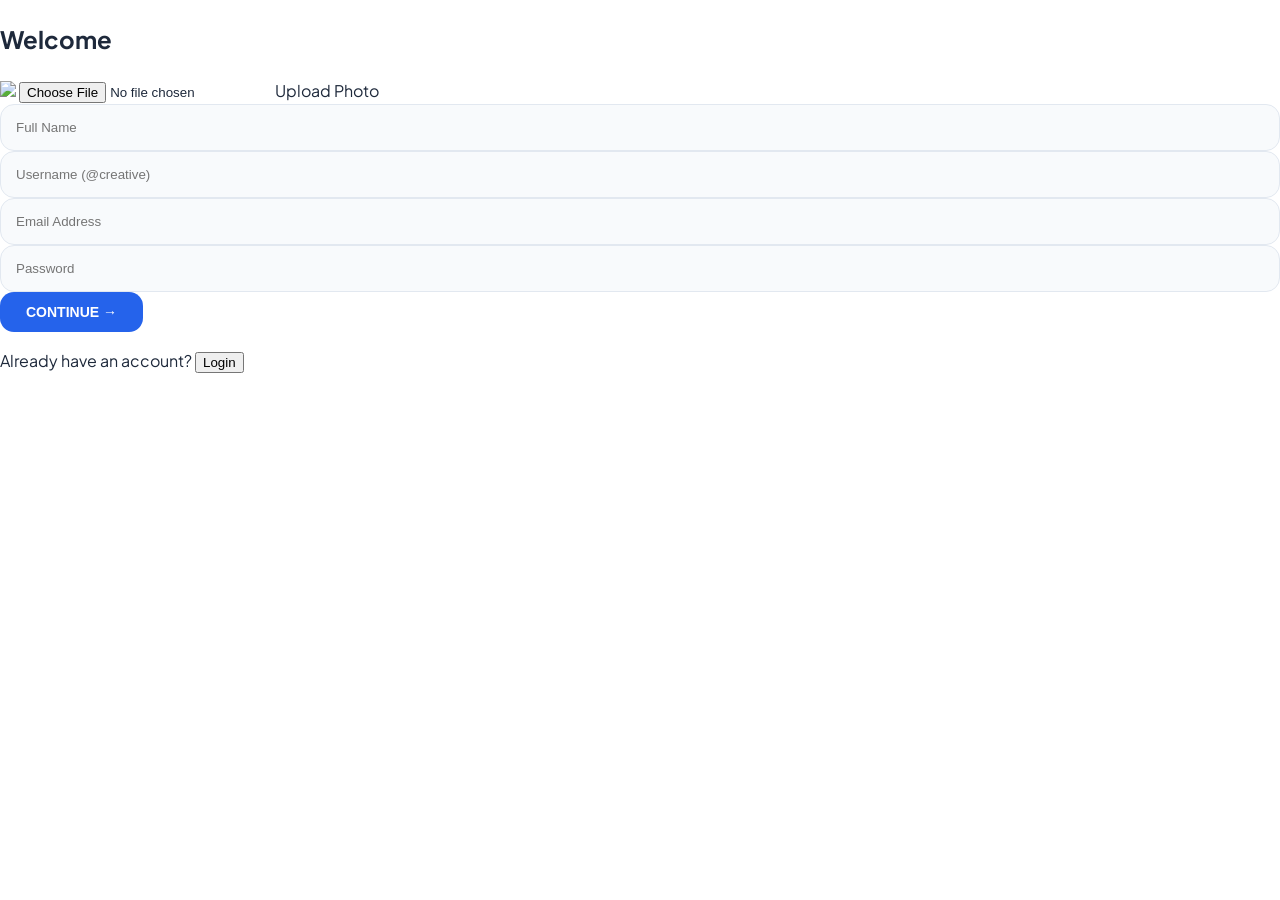
==== auth.html @ 2249f825 "first commit" ====
<!DOCTYPE html>
<html lang="en">
<head>
    <script src="https://cdn.tailwindcss.com"></script>
    <link rel="stylesheet" href="css/style.css">
    <title>Join Coranu</title>
</head>
<body class="bg-gray-50 flex items-center justify-center min-h-screen p-6">
    <div class="max-w-md w-full bg-white p-10 rounded-[40px] shadow-sm border">
        <div class="text-center mb-8">
            <div class="w-8 h-8 bg-blue-600 rounded-full mx-auto mb-2"></div>
            <h2 id="title" class="text-3xl font-black tracking-tighter">Welcome</h2>
        </div>

        <form id="auth-form" class="space-y-4">
            <!-- Signup Only Fields -->
            <div id="signup-fields" class="space-y-4">
                <div class="flex flex-col items-center mb-4">
                    <img id="pfp-preview" src="https://via.placeholder.com/80" class="w-20 h-20 rounded-full object-cover mb-2 border-2 border-blue-100">
                    <input type="file" id="pfp-input" class="hidden" accept="image/*">
                    <label for="pfp-input" class="text-blue-600 text-xs font-bold cursor-pointer uppercase">Upload Photo</label>
                </div>
                <input type="text" id="full-name" placeholder="Full Name" class="input-field">
                <input type="text" id="username" placeholder="Username (@creative)" class="input-field">
            </div>

            <input type="email" id="email" placeholder="Email Address" class="input-field" required>
            <input type="password" id="password" placeholder="Password" class="input-field" required>
            
            <button type="submit" id="submit-btn" class="btn-primary w-full justify-center py-4">CONTINUE →</button>
        </form>

        <p class="text-center mt-6 text-sm text-gray-500">
            <span id="toggle-text">Already have an account?</span>
            <button id="toggle-btn" class="text-blue-600 font-bold ml-1">Login</button>
        </p>
    </div>

    <script type="module" src="js/auth.js"></script>
</body>
</html>
---- css/style.css ----
@import url('https://fonts.googleapis.com/css2?family=Plus+Jakarta+Sans:wght@400;500;600;700;800&display=swap');

:root {
    --primary: #2563eb;
    --primary-dark: #1d4ed8;
    --bg: #ffffff;
    --bg-alt: #f8fafc;
    --text-main: #1e293b;
    --text-muted: #64748b;
    --border: #e2e8f0;
}

body {
    font-family: 'Plus Jakarta Sans', sans-serif;
    background-color: var(--bg);
    color: var(--text-main);
    margin: 0;
    line-height: 1.6;
}

/* Common UI Components */
.btn-primary {
    background: var(--primary);
    color: white;
    padding: 12px 26px;
    border-radius: 14px;
    font-weight: 700;
    border: none;
    cursor: pointer;
    transition: 0.3s;
    text-decoration: none;
    display: inline-flex;
    align-items: center;
    font-size: 14px;
}

.btn-primary:hover {
    background: var(--primary-dark);
    transform: translateY(-2px);
    box-shadow: 0 10px 20px rgba(37, 99, 235, 0.2);
}

.input-field {
    width: 100%;
    padding: 15px;
    border: 1px solid var(--border);
    border-radius: 14px;
    outline: none;
    background: var(--bg-alt);
    transition: 0.2s;
    box-sizing: border-box;
}

.input-field:focus {
    border-color: var(--primary);
    background: white;
    box-shadow: 0 0 0 4px rgba(37, 99, 235, 0.1);
}

.card {
    background: white;
    border-radius: 32px;
    border: 1px solid var(--border);
    overflow: hidden;
    transition: 0.4s cubic-bezier(0.175, 0.885, 0.32, 1.275);
}

.card:hover {
    transform: translateY(-8px);
    box-shadow: 0 30px 40px -10px rgba(0, 0, 0, 0.08);
}

.badge {
    background: #eff6ff;
    color: var(--primary);
    padding: 6px 14px;
    border-radius: 99px;
    font-size: 11px;
    font-weight: 800;
    text-transform: uppercase;
}

/* Modal Styles */
.modal {
    position: fixed;
    top: 0;
    left: 0;
    width: 100%;
    height: 100%;
    background: rgba(0, 0, 0, 0.5);
    display: none;
    align-items: center;
    justify-content: center;
    z-index: 1000;
}

.modal.active {
    display: flex;
}

.modal-content {
    background: white;
    padding: 30px;
    border-radius: 32px;
    width: 90%;
    max-width: 600px;
    max-height: 90vh;
    overflow-y: auto;
}

/* Global Avatar Icon */
.nav-avatar {
    width: 40px;
    height: 40px;
    border-radius: 50%;
    object-cover;
    border: 2px solid #eff6ff;
    transition: 0.3s;
}

.nav-avatar:hover {
    border-color: var(--primary);
    transform: scale(1.05);
}
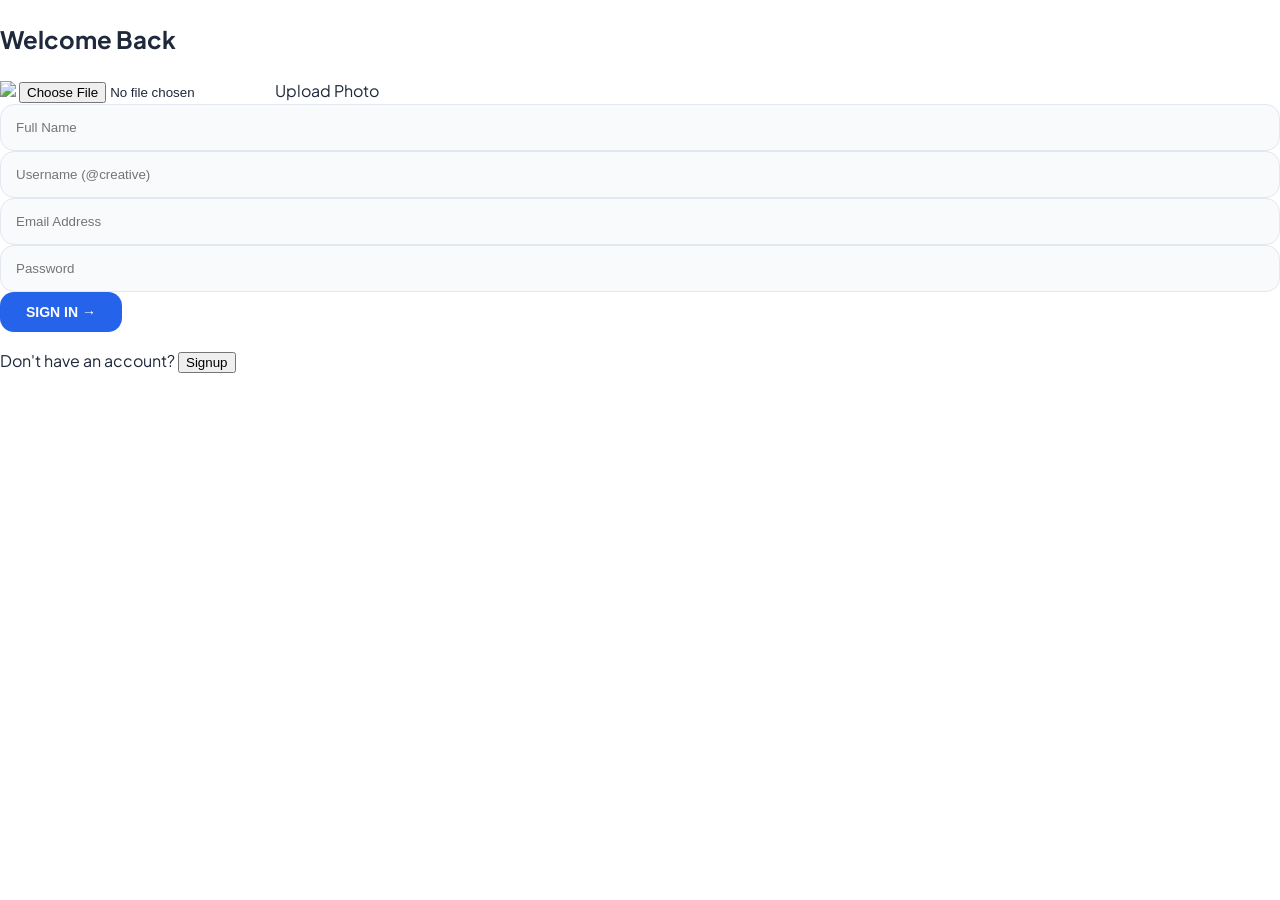
==== commit 4d44c9d8: "updated" ====
--- a/auth.html
+++ b/auth.html
@@ -4,17 +4,19 @@
     <script src="https://cdn.tailwindcss.com"></script>
     <link rel="stylesheet" href="css/style.css">
     <title>Join Coranu</title>
+    <link rel="stylesheet" type="text/css" href="https://cdn.jsdelivr.net/npm/toastify-js/src/toastify.min.css">
+    <script type="text/javascript" src="https://cdn.jsdelivr.net/npm/toastify-js"></script>
 </head>
 <body class="bg-gray-50 flex items-center justify-center min-h-screen p-6">
     <div class="max-w-md w-full bg-white p-10 rounded-[40px] shadow-sm border">
         <div class="text-center mb-8">
             <div class="w-8 h-8 bg-blue-600 rounded-full mx-auto mb-2"></div>
-            <h2 id="title" class="text-3xl font-black tracking-tighter">Welcome</h2>
+            <h2 id="title" class="text-3xl font-black tracking-tighter">Welcome Back</h2>
         </div>
 
         <form id="auth-form" class="space-y-4">
             <!-- Signup Only Fields -->
-            <div id="signup-fields" class="space-y-4">
+            <div id="signup-fields" class="space-y-4 hidden">
                 <div class="flex flex-col items-center mb-4">
                     <img id="pfp-preview" src="https://via.placeholder.com/80" class="w-20 h-20 rounded-full object-cover mb-2 border-2 border-blue-100">
                     <input type="file" id="pfp-input" class="hidden" accept="image/*">
@@ -27,12 +29,12 @@
             <input type="email" id="email" placeholder="Email Address" class="input-field" required>
             <input type="password" id="password" placeholder="Password" class="input-field" required>
             
-            <button type="submit" id="submit-btn" class="btn-primary w-full justify-center py-4">CONTINUE →</button>
+            <button type="submit" id="submit-btn" class="btn-primary w-full justify-center py-4">SIGN IN →</button>
         </form>
 
         <p class="text-center mt-6 text-sm text-gray-500">
-            <span id="toggle-text">Already have an account?</span>
-            <button id="toggle-btn" class="text-blue-600 font-bold ml-1">Login</button>
+            <span id="toggle-text">Don't have an account?</span>
+            <button id="toggle-btn" class="text-blue-600 font-bold ml-1">Signup</button>
         </p>
     </div>
 
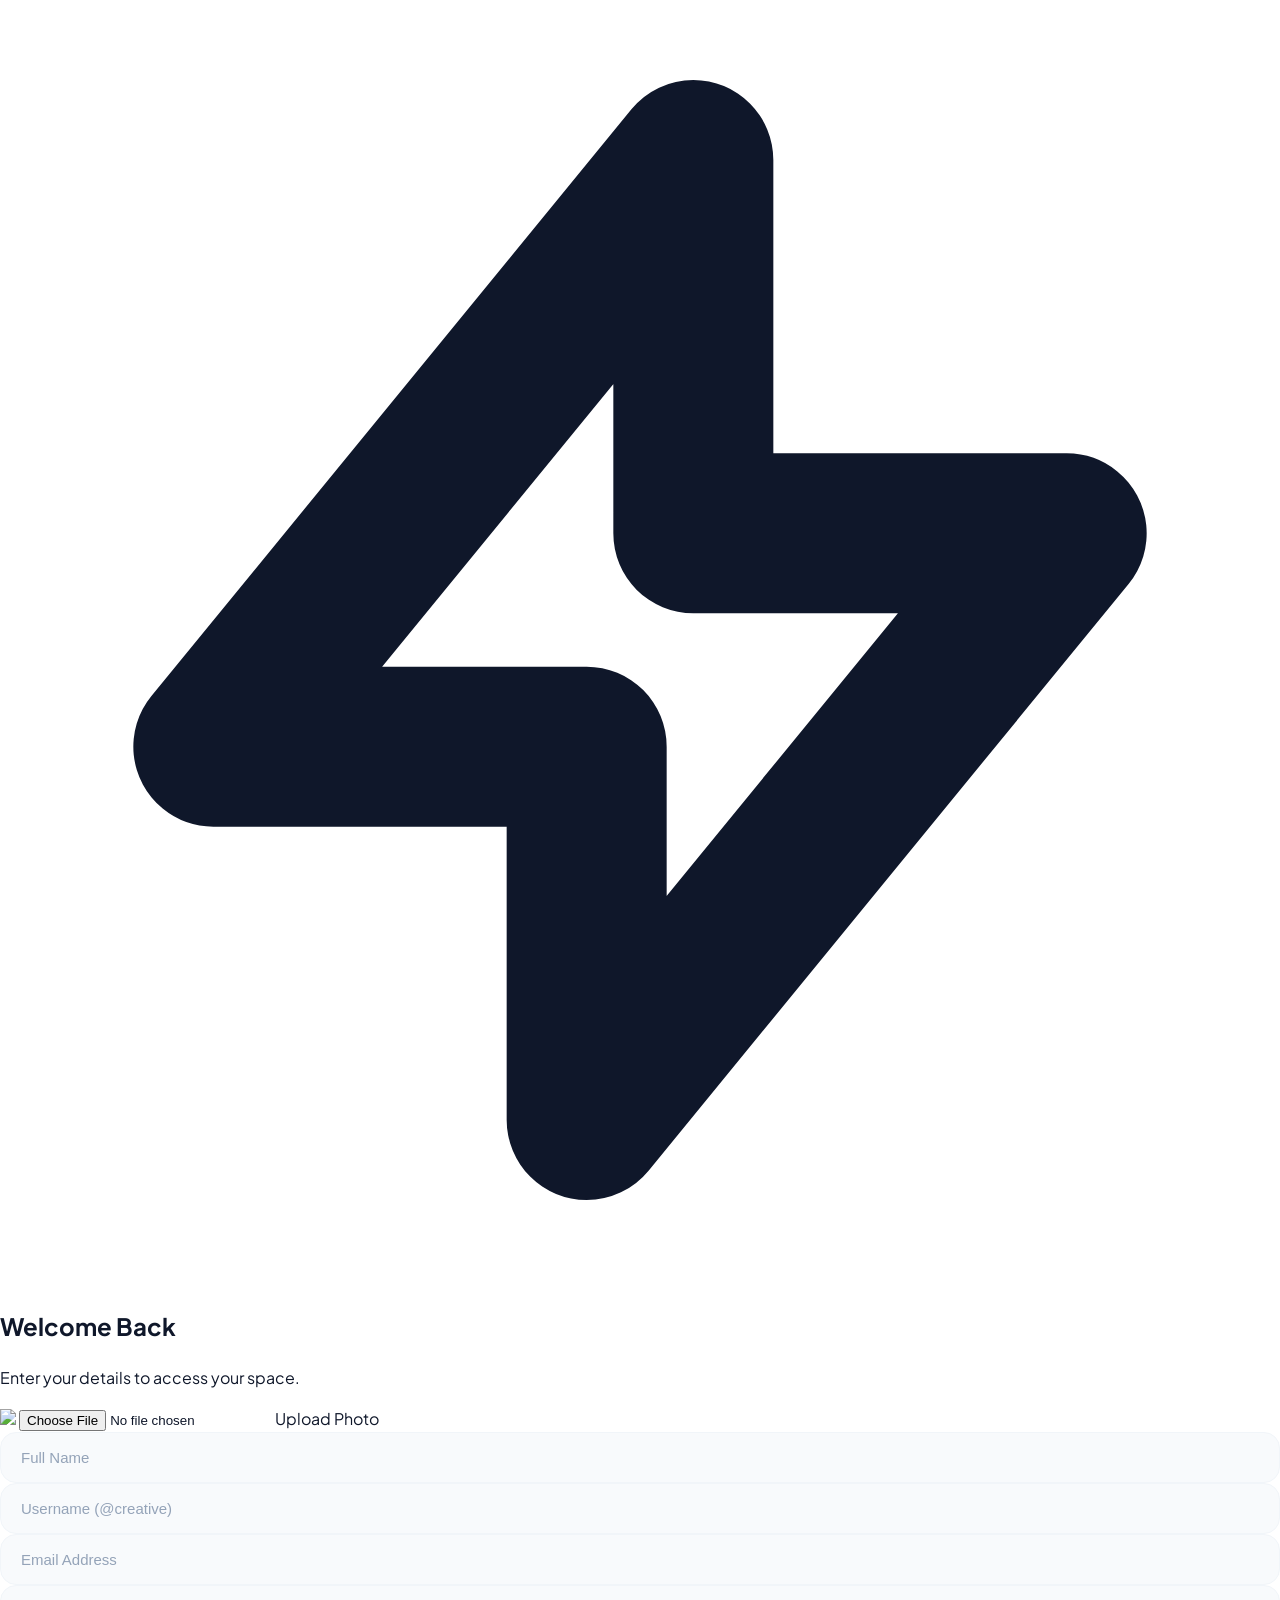
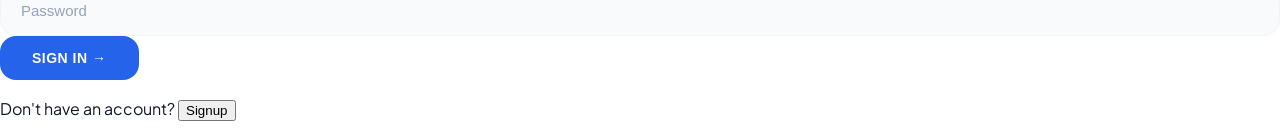
==== commit 8c7bc61b: "updated1" ====
--- a/auth.html
+++ b/auth.html
@@ -7,11 +7,16 @@
     <link rel="stylesheet" type="text/css" href="https://cdn.jsdelivr.net/npm/toastify-js/src/toastify.min.css">
     <script type="text/javascript" src="https://cdn.jsdelivr.net/npm/toastify-js"></script>
 </head>
-<body class="bg-gray-50 flex items-center justify-center min-h-screen p-6">
-    <div class="max-w-md w-full bg-white p-10 rounded-[40px] shadow-sm border">
-        <div class="text-center mb-8">
-            <div class="w-8 h-8 bg-blue-600 rounded-full mx-auto mb-2"></div>
-            <h2 id="title" class="text-3xl font-black tracking-tighter">Welcome Back</h2>
+<body class="bg-gray-50 flex items-center justify-center min-h-screen p-6 bg-[url('https://grainy-gradients.vercel.app/noise.svg')]">
+    <div class="absolute inset-0 bg-gradient-to-tr from-blue-50 via-white to-blue-50 -z-10"></div>
+    <div class="max-w-md w-full bg-white/80 backdrop-blur-xl p-10 rounded-[32px] shadow-xl border border-white/50 relative overflow-hidden">
+        <div class="absolute top-0 left-0 w-full h-2 bg-gradient-to-r from-blue-400 to-blue-600"></div>
+        <div class="text-center mb-10">
+            <div class="w-10 h-10 bg-blue-600 rounded-xl mx-auto mb-4 shadow-lg shadow-blue-200 rotate-3 flex items-center justify-center">
+                <svg class="w-6 h-6 text-white" fill="none" stroke="currentColor" viewBox="0 0 24 24"><path stroke-linecap="round" stroke-linejoin="round" stroke-width="3" d="M13 10V3L4 14h7v7l9-11h-7z"></path></svg>
+            </div>
+            <h2 id="title" class="text-3xl font-extrabold tracking-tight text-slate-900">Welcome Back</h2>
+            <p class="text-slate-500 text-sm mt-2 font-medium">Enter your details to access your space.</p>
         </div>
 
         <form id="auth-form" class="space-y-4">
--- a/css/style.css
+++ b/css/style.css
@@ -2,12 +2,13 @@
 
 :root {
     --primary: #2563eb;
-    --primary-dark: #1d4ed8;
+    --primary-dark: #1e40af;
     --bg: #ffffff;
     --bg-alt: #f8fafc;
-    --text-main: #1e293b;
+    --text-main: #0f172a;
     --text-muted: #64748b;
-    --border: #e2e8f0;
+    --border: #f1f5f9;
+    --card-shadow: 0 10px 40px -10px rgba(0,0,0,0.05);
 }
 
 body {
@@ -16,39 +17,50 @@
     color: var(--text-main);
     margin: 0;
     line-height: 1.6;
+    -webkit-font-smoothing: antialiased;
 }
 
 /* Common UI Components */
 .btn-primary {
     background: var(--primary);
     color: white;
-    padding: 12px 26px;
-    border-radius: 14px;
+    padding: 14px 32px;
+    border-radius: 16px;
     font-weight: 700;
     border: none;
     cursor: pointer;
-    transition: 0.3s;
+    transition: all 0.2s ease-out;
     text-decoration: none;
     display: inline-flex;
     align-items: center;
+    justify-content: center;
     font-size: 14px;
+    letter-spacing: 0.5px;
+    text-transform: uppercase;
 }
 
 .btn-primary:hover {
     background: var(--primary-dark);
     transform: translateY(-2px);
-    box-shadow: 0 10px 20px rgba(37, 99, 235, 0.2);
+    box-shadow: 0 10px 25px -5px rgba(37, 99, 235, 0.4);
+}
+
+.btn-primary:active {
+    transform: translateY(0);
 }
 
 .input-field {
     width: 100%;
-    padding: 15px;
+    padding: 16px 20px;
     border: 1px solid var(--border);
-    border-radius: 14px;
+    border-radius: 16px;
     outline: none;
     background: var(--bg-alt);
-    transition: 0.2s;
+    transition: all 0.2s ease;
     box-sizing: border-box;
+    font-weight: 500;
+    color: var(--text-main);
+    font-size: 15px;
 }
 
 .input-field:focus {
@@ -57,27 +69,34 @@
     box-shadow: 0 0 0 4px rgba(37, 99, 235, 0.1);
 }
 
+.input-field::placeholder {
+    color: #94a3b8;
+}
+
 .card {
     background: white;
-    border-radius: 32px;
+    border-radius: 24px;
     border: 1px solid var(--border);
     overflow: hidden;
-    transition: 0.4s cubic-bezier(0.175, 0.885, 0.32, 1.275);
+    transition: all 0.3s cubic-bezier(0.25, 0.8, 0.25, 1);
 }
 
 .card:hover {
-    transform: translateY(-8px);
-    box-shadow: 0 30px 40px -10px rgba(0, 0, 0, 0.08);
+    transform: translateY(-4px);
+    box-shadow: var(--card-shadow);
+    border-color: #e2e8f0;
 }
 
 .badge {
     background: #eff6ff;
     color: var(--primary);
-    padding: 6px 14px;
-    border-radius: 99px;
+    padding: 8px 16px;
+    border-radius: 100px;
     font-size: 11px;
     font-weight: 800;
     text-transform: uppercase;
+    letter-spacing: 1px;
+    display: inline-block;
 }
 
 /* Modal Styles */
@@ -87,38 +106,47 @@
     left: 0;
     width: 100%;
     height: 100%;
-    background: rgba(0, 0, 0, 0.5);
+    background: rgba(15, 23, 42, 0.6);
+    backdrop-filter: blur(8px);
     display: none;
     align-items: center;
     justify-content: center;
     z-index: 1000;
+    opacity: 0;
+    transition: opacity 0.3s;
 }
 
 .modal.active {
     display: flex;
+    opacity: 1;
 }
 
 .modal-content {
     background: white;
-    padding: 30px;
+    padding: 40px;
     border-radius: 32px;
     width: 90%;
     max-width: 600px;
     max-height: 90vh;
     overflow-y: auto;
+    box-shadow: 0 25px 50px -12px rgba(0, 0, 0, 0.25);
 }
 
-/* Global Avatar Icon */
-.nav-avatar {
-    width: 40px;
-    height: 40px;
-    border-radius: 50%;
-    object-cover;
-    border: 2px solid #eff6ff;
-    transition: 0.3s;
+/* Toastify Customization */
+.toastify {
+    border-radius: 16px !important;
+    padding: 16px 24px !important;
+    font-family: 'Plus Jakarta Sans', sans-serif !important;
+    font-weight: 600 !important;
+    box-shadow: 0 20px 40px -10px rgba(0,0,0,0.15) !important;
+    font-size: 14px !important;
+    background: linear-gradient(135deg, #1e293b, #0f172a) !important; /* Default dark theme */
 }
 
-.nav-avatar:hover {
-    border-color: var(--primary);
-    transform: scale(1.05);
+.toastify.success {
+    background: linear-gradient(135deg, #10b981, #059669) !important;
+}
+
+.toastify.error {
+    background: linear-gradient(135deg, #ef4444, #dc2626) !important;
 }
